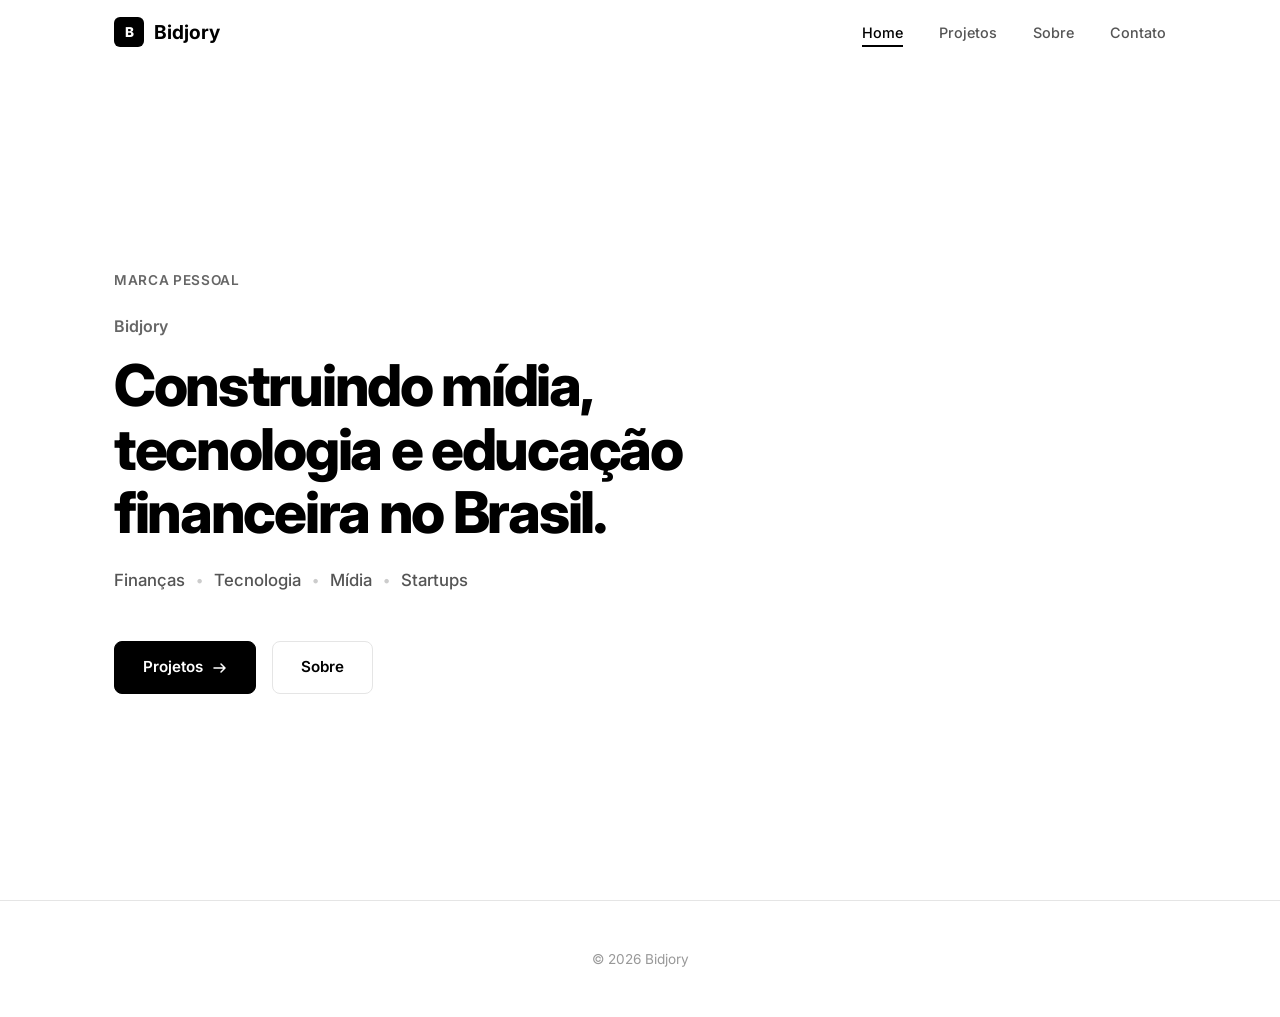
==== index.html @ eda17bd9 "first commit" ====
<!DOCTYPE html>
<html lang="pt-BR">
<head>
    <meta charset="UTF-8">
    <meta name="viewport" content="width=device-width, initial-scale=1.0">
    <meta name="description" content="Bidjory - Construindo mídia, tecnologia e educação financeira no Brasil.">
    <title>Finanças, Mídia & Tecnologia</title>
    
    <link rel="icon" href="data:image/svg+xml,<svg xmlns='http://www.w3.org/2000/svg' viewBox='0 0 32 32'><rect width='32' height='32' rx='8' fill='%23000'/><text x='16' y='22' text-anchor='middle' font-family='system-ui' font-size='18' font-weight='700' fill='%23fff'>B</text></svg>">
    
    <link rel="preconnect" href="https://fonts.googleapis.com">
    <link rel="preconnect" href="https://fonts.gstatic.com" crossorigin>
    <link href="https://fonts.googleapis.com/css2?family=Inter:wght@300;400;500;600;700;800;900&display=swap" rel="stylesheet">
    
    <link rel="stylesheet" href="style.css">
</head>
<body>
    <header class="header" id="header">
        <div class="container header-inner">
            <a href="/" class="logo">
                <span class="logo-mark">B</span>
                <span class="logo-text">Bidjory</span>
            </a>
            <nav class="nav" id="nav">
                <ul class="nav-list">
                    <li><a href="/" class="nav-link active">Home</a></li>
                    <li><a href="/projetos/" class="nav-link">Projetos</a></li>
                    <li><a href="/sobre/" class="nav-link">Sobre</a></li>
                    <li><a href="/contato/" class="nav-link">Contato</a></li>
                </ul>
            </nav>
            <button class="hamburger" id="hamburger" aria-label="Menu">
                <span></span>
                <span></span>
                <span></span>
            </button>
        </div>
    </header>

    <main>
        <section class="hero">
            <div class="container">
                <div class="hero-content">
                    <p class="hero-overline reveal">Marca pessoal</p>
                    <h1 class="hero-title reveal">Bidjory</h1>
                    <p class="hero-headline reveal">Construindo mídia, tecnologia e educação financeira no Brasil.</p>
                    <div class="hero-tags reveal">
                        <span>Finanças</span>
                        <span aria-hidden="true">•</span>
                        <span>Tecnologia</span>
                        <span aria-hidden="true">•</span>
                        <span>Mídia</span>
                        <span aria-hidden="true">•</span>
                        <span>Startups</span>
                    </div>
                    <div class="hero-actions reveal">
                        <a href="/projetos/" class="btn btn-primary">
                            Projetos
                            <svg width="16" height="16" viewBox="0 0 16 16" fill="none" aria-hidden="true">
                                <path d="M3 8h10M10 4l4 4-4 4" stroke="currentColor" stroke-width="1.5" stroke-linecap="round" stroke-linejoin="round"/>
                            </svg>
                        </a>
                        <a href="/sobre/" class="btn btn-outline">Sobre</a>
                    </div>
                </div>
            </div>
        </section>
    </main>

    <footer class="footer">
        <div class="container">
            <span>&copy; <span id="year"></span> Bidjory</span>
        </div>
    </footer>

    <script src="script.js"></script>
</body>
</html>
---- style.css ----
/* ==========================================
   BIDJORY - Design System Global
   Variáveis CSS controladas via JS (theme)
   ========================================== */

:root {
    --primary: #000000;
    --secondary: #ffffff;
    --accent: #666666;
    --background: #ffffff;
    --text: #000000;
    --text-secondary: #555555;
    --border: #e5e5e5;
    
    --status-active: #10b981;
    --status-testing: #f59e0b;
    --status-building: #3b82f6;
    --status-inactive: #9ca3af;
    
    --font: 'Inter', -apple-system, BlinkMacSystemFont, 'Segoe UI', sans-serif;
    
    --space-xs: 8px;
    --space-sm: 16px;
    --space-md: 24px;
    --space-lg: 48px;
    --space-xl: 80px;
    --space-2xl: 120px;
    
    --max-width: 1100px;
    --radius: 12px;
    --transition: 0.25s cubic-bezier(0.4, 0, 0.2, 1);
}

*, *::before, *::after {
    margin: 0;
    padding: 0;
    box-sizing: border-box;
}

html {
    scroll-behavior: smooth;
    -webkit-text-size-adjust: 100%;
}

body {
    font-family: var(--font);
    font-size: 16px;
    line-height: 1.5;
    color: var(--text);
    background: var(--background);
    -webkit-font-smoothing: antialiased;
    -moz-osx-font-smoothing: grayscale;
}

a {
    text-decoration: none;
    color: inherit;
}

ul {
    list-style: none;
}

img, svg {
    display: block;
    max-width: 100%;
}

.container {
    width: 100%;
    max-width: var(--max-width);
    margin: 0 auto;
    padding: 0 24px;
}

/* Reveal animation */
.reveal {
    opacity: 0;
    transform: translateY(24px);
    transition: opacity 0.7s ease, transform 0.7s ease;
}

.reveal.visible {
    opacity: 1;
    transform: translateY(0);
}

/* Header */
.header {
    position: fixed;
    top: 0;
    left: 0;
    width: 100%;
    z-index: 100;
    background: rgba(255, 255, 255, 0.9);
    backdrop-filter: blur(12px);
    -webkit-backdrop-filter: blur(12px);
    border-bottom: 1px solid transparent;
    transition: border-color var(--transition), box-shadow var(--transition);
}

.header.scrolled {
    border-bottom-color: var(--border);
    box-shadow: 0 1px 4px rgba(0,0,0,0.03);
}

.header-inner {
    display: flex;
    align-items: center;
    justify-content: space-between;
    height: 64px;
}

.logo {
    display: flex;
    align-items: center;
    gap: 10px;
    font-weight: 700;
    font-size: 1.2rem;
    color: var(--primary);
}

.logo-mark {
    display: flex;
    align-items: center;
    justify-content: center;
    width: 30px;
    height: 30px;
    background: var(--primary);
    color: var(--secondary);
    border-radius: 6px;
    font-size: 0.85rem;
    font-weight: 800;
}

.nav-list {
    display: flex;
    gap: 36px;
}

.nav-link {
    font-size: 0.9rem;
    font-weight: 500;
    color: var(--text-secondary);
    padding-bottom: 4px;
    border-bottom: 2px solid transparent;
    transition: color var(--transition), border-color var(--transition);
}

.nav-link:hover,
.nav-link.active {
    color: var(--primary);
    border-bottom-color: var(--primary);
}

/* Hamburger */
.hamburger {
    display: none;
    flex-direction: column;
    gap: 5px;
    background: none;
    border: none;
    cursor: pointer;
    padding: 4px;
    z-index: 101;
}

.hamburger span {
    display: block;
    width: 22px;
    height: 2px;
    background: var(--primary);
    border-radius: 1px;
    transition: transform var(--transition), opacity var(--transition);
}

.hamburger.active span:nth-child(1) {
    transform: rotate(45deg) translate(5px, 5px);
}

.hamburger.active span:nth-child(2) {
    opacity: 0;
}

.hamburger.active span:nth-child(3) {
    transform: rotate(-45deg) translate(5px, -5px);
}

/* Overlay mobile */
.nav-overlay {
    display: none;
    position: fixed;
    inset: 0;
    background: rgba(0,0,0,0.3);
    z-index: 99;
    opacity: 0;
    transition: opacity var(--transition);
}

.nav-overlay.active {
    display: block;
    opacity: 1;
}

/* Buttons */
.btn {
    display: inline-flex;
    align-items: center;
    gap: 8px;
    padding: 14px 28px;
    font-size: 0.95rem;
    font-weight: 600;
    border-radius: 8px;
    transition: all var(--transition);
    border: 1.5px solid transparent;
    cursor: pointer;
}

.btn-primary {
    background: var(--primary);
    color: var(--secondary);
    border-color: var(--primary);
}

.btn-primary:hover {
    background: #1a1a1a;
}

.btn-outline {
    background: transparent;
    color: var(--primary);
    border-color: var(--border);
}

.btn-outline:hover {
    border-color: var(--primary);
    background: #fafafa;
}

/* Hero */
.hero {
    min-height: 100vh;
    display: flex;
    align-items: center;
    padding-top: 64px;
}

.hero-content {
    max-width: 700px;
}

.hero-overline {
    font-size: 0.85rem;
    font-weight: 600;
    color: var(--accent);
    letter-spacing: 0.05em;
    text-transform: uppercase;
    margin-bottom: var(--space-md);
}

.hero-title {
    font-size: 1rem;
    font-weight: 600;
    color: var(--accent);
    margin-bottom: var(--space-sm);
}

.hero-headline {
    font-size: 3.6rem;
    font-weight: 800;
    letter-spacing: -0.04em;
    line-height: 1.1;
    margin-bottom: var(--space-md);
}

.hero-tags {
    display: flex;
    flex-wrap: wrap;
    align-items: center;
    gap: 10px;
    font-size: 1.05rem;
    font-weight: 500;
    color: var(--text-secondary);
    margin-bottom: var(--space-lg);
}

.hero-tags span[aria-hidden] {
    color: #ccc;
    font-weight: 300;
}

.hero-actions {
    display: flex;
    gap: var(--space-sm);
    flex-wrap: wrap;
}

/* Footer */
.footer {
    padding: var(--space-lg) 0;
    border-top: 1px solid var(--border);
    text-align: center;
    font-size: 0.85rem;
    color: #999;
}

/* Section titles */
.section-title {
    font-size: 2rem;
    font-weight: 700;
    letter-spacing: -0.03em;
    margin-bottom: var(--space-lg);
}

/* Cards (shared) */
.card {
    background: var(--secondary);
    border: 1px solid var(--border);
    border-radius: var(--radius);
    padding: 28px;
    transition: border-color var(--transition), box-shadow var(--transition);
}

.card:hover {
    border-color: #ccc;
    box-shadow: 0 4px 20px rgba(0,0,0,0.04);
}

/* Status badges */
.status {
    display: inline-block;
    font-size: 0.72rem;
    font-weight: 600;
    padding: 4px 10px;
    border-radius: 20px;
    text-transform: uppercase;
    letter-spacing: 0.05em;
}

.status-active {
    background: rgba(16,185,129,0.1);
    color: var(--status-active);
}

.status-testing {
    background: rgba(245,158,11,0.1);
    color: var(--status-testing);
}

.status-building {
    background: rgba(59,130,246,0.1);
    color: var(--status-building);
}

.status-inactive {
    background: rgba(156,163,175,0.1);
    color: var(--status-inactive);
}

/* Tag */
.tag {
    font-size: 0.78rem;
    font-weight: 500;
    color: var(--accent);
    background: #f5f5f5;
    padding: 3px 10px;
    border-radius: 4px;
}

/* ==========================================
   RESPONSIVE
   ========================================== */
@media (max-width: 768px) {
    .hero-headline {
        font-size: 2.4rem;
    }

    .section-title {
        font-size: 1.6rem;
    }

    .hamburger {
        display: flex;
    }

    .nav {
        position: fixed;
        top: 0;
        right: -300px;
        width: 280px;
        height: 100vh;
        background: var(--secondary);
        padding: 100px 32px 32px;
        transition: right var(--transition);
        box-shadow: -4px 0 20px rgba(0,0,0,0.06);
        z-index: 100;
    }

    .nav.active {
        right: 0;
    }

    .nav-list {
        flex-direction: column;
        gap: 28px;
    }

    .nav-link {
        font-size: 1.1rem;
    }
}

@media (max-width: 480px) {
    .hero-headline {
        font-size: 1.9rem;
    }

    .hero-tags {
        font-size: 0.9rem;
        gap: 6px;
    }

    .hero-actions {
        flex-direction: column;
    }

    .btn {
        justify-content: center;
    }

    .container {
        padding: 0 16px;
    }
}
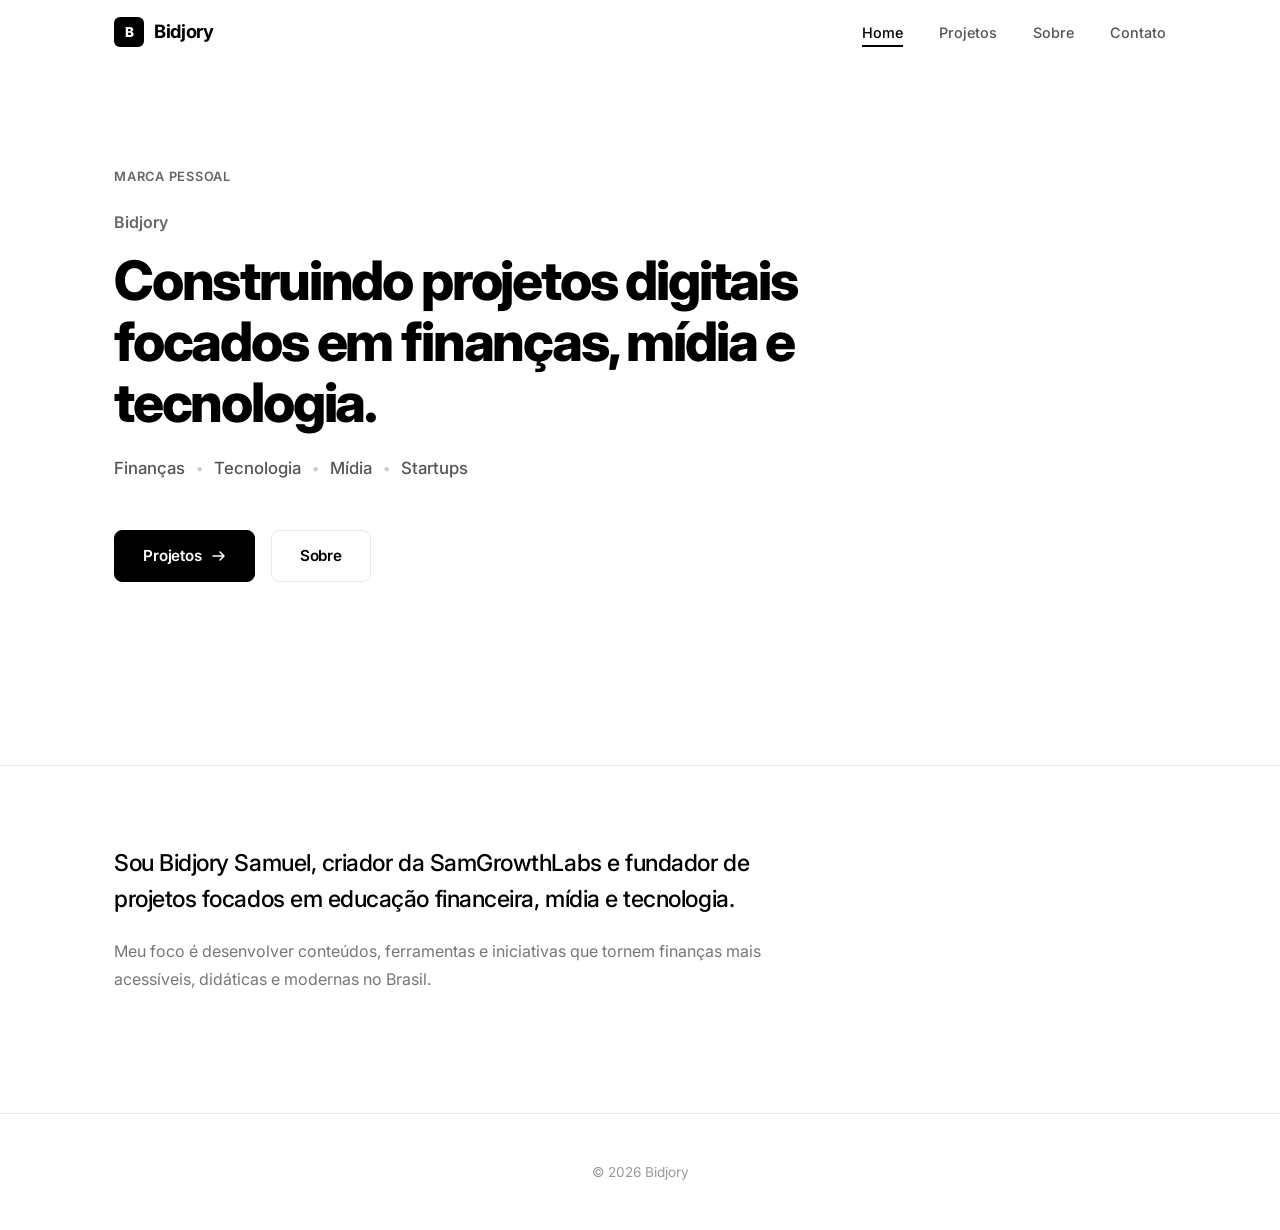
==== commit 1e42cd39: "aprimorar a pagina inicial e outros..." ====
--- a/index.html
+++ b/index.html
@@ -3,8 +3,8 @@
 <head>
     <meta charset="UTF-8">
     <meta name="viewport" content="width=device-width, initial-scale=1.0">
-    <meta name="description" content="Bidjory - Construindo mídia, tecnologia e educação financeira no Brasil.">
-    <title>Finanças, Mídia & Tecnologia</title>
+    <meta name="description" content="Bidjory — Construindo projetos digitais focados em finanças, mídia e tecnologia. Marca pessoal de Bidjory Samuel.">
+    <title>Bidjory • Finanças, Tecnologia & Mídia</title>
     
     <link rel="icon" href="data:image/svg+xml,<svg xmlns='http://www.w3.org/2000/svg' viewBox='0 0 32 32'><rect width='32' height='32' rx='8' fill='%23000'/><text x='16' y='22' text-anchor='middle' font-family='system-ui' font-size='18' font-weight='700' fill='%23fff'>B</text></svg>">
     
@@ -15,9 +15,11 @@
     <link rel="stylesheet" href="style.css">
 </head>
 <body>
+    
+    <!-- Header / Navbar -->
     <header class="header" id="header">
         <div class="container header-inner">
-            <a href="/" class="logo">
+            <a href="/" class="logo" aria-label="Bidjory — Página inicial">
                 <span class="logo-mark">B</span>
                 <span class="logo-text">Bidjory</span>
             </a>
@@ -29,7 +31,7 @@
                     <li><a href="/contato/" class="nav-link">Contato</a></li>
                 </ul>
             </nav>
-            <button class="hamburger" id="hamburger" aria-label="Menu">
+            <button class="hamburger" id="hamburger" aria-label="Abrir menu" aria-expanded="false">
                 <span></span>
                 <span></span>
                 <span></span>
@@ -38,12 +40,14 @@
     </header>
 
     <main>
+        
+        <!-- 1. Hero Section -->
         <section class="hero">
             <div class="container">
                 <div class="hero-content">
                     <p class="hero-overline reveal">Marca pessoal</p>
                     <h1 class="hero-title reveal">Bidjory</h1>
-                    <p class="hero-headline reveal">Construindo mídia, tecnologia e educação financeira no Brasil.</p>
+                    <p class="hero-headline reveal">Construindo projetos digitais focados em finanças, mídia e tecnologia.</p>
                     <div class="hero-tags reveal">
                         <span>Finanças</span>
                         <span aria-hidden="true">•</span>
@@ -65,8 +69,24 @@
                 </div>
             </div>
         </section>
+
+        <!-- 2. Introdução Institucional -->
+        <section class="intro">
+            <div class="container">
+                <div class="intro-content reveal">
+                    <p class="intro-text">
+                        Sou Bidjory Samuel, criador da SamGrowthLabs e fundador de projetos focados em educação financeira, mídia e tecnologia.
+                    </p>
+                    <p class="intro-subtext">
+                        Meu foco é desenvolver conteúdos, ferramentas e iniciativas que tornem finanças mais acessíveis, didáticas e modernas no Brasil.
+                    </p>
+                </div>
+            </div>
+        </section>
+
     </main>
 
+    <!-- Footer -->
     <footer class="footer">
         <div class="container">
             <span>&copy; <span id="year"></span> Bidjory</span>
--- a/style.css
+++ b/style.css
@@ -1,6 +1,6 @@
 /* ==========================================
-   BIDJORY - Design System Global
-   Variáveis CSS controladas via JS (theme)
+   BIDJORY - Design System
+   Home page — clean, sem CTA duplicado
    ========================================== */
 
 :root {
@@ -10,7 +10,8 @@
     --background: #ffffff;
     --text: #000000;
     --text-secondary: #555555;
-    --border: #e5e5e5;
+    --muted: #777777;
+    --border: #e8e8e8;
     
     --status-active: #10b981;
     --status-testing: #f59e0b;
@@ -25,6 +26,7 @@
     --space-lg: 48px;
     --space-xl: 80px;
     --space-2xl: 120px;
+    --space-3xl: 160px;
     
     --max-width: 1100px;
     --radius: 12px;
@@ -66,6 +68,9 @@
     max-width: 100%;
 }
 
+/* ==========================================
+   CONTAINER
+   ========================================== */
 .container {
     width: 100%;
     max-width: var(--max-width);
@@ -73,10 +78,12 @@
     padding: 0 24px;
 }
 
-/* Reveal animation */
+/* ==========================================
+   REVEAL ANIMATION
+   ========================================== */
 .reveal {
     opacity: 0;
-    transform: translateY(24px);
+    transform: translateY(20px);
     transition: opacity 0.7s ease, transform 0.7s ease;
 }
 
@@ -85,7 +92,9 @@
     transform: translateY(0);
 }
 
-/* Header */
+/* ==========================================
+   HEADER
+   ========================================== */
 .header {
     position: fixed;
     top: 0;
@@ -101,7 +110,7 @@
 
 .header.scrolled {
     border-bottom-color: var(--border);
-    box-shadow: 0 1px 4px rgba(0,0,0,0.03);
+    box-shadow: 0 1px 4px rgba(0, 0, 0, 0.03);
 }
 
 .header-inner {
@@ -116,8 +125,9 @@
     align-items: center;
     gap: 10px;
     font-weight: 700;
-    font-size: 1.2rem;
+    font-size: 1.15rem;
     color: var(--primary);
+    letter-spacing: -0.02em;
 }
 
 .logo-mark {
@@ -191,7 +201,7 @@
     display: none;
     position: fixed;
     inset: 0;
-    background: rgba(0,0,0,0.3);
+    background: rgba(0, 0, 0, 0.3);
     z-index: 99;
     opacity: 0;
     transition: opacity var(--transition);
@@ -202,7 +212,9 @@
     opacity: 1;
 }
 
-/* Buttons */
+/* ==========================================
+   BUTTONS
+   ========================================== */
 .btn {
     display: inline-flex;
     align-items: center;
@@ -214,6 +226,7 @@
     transition: all var(--transition);
     border: 1.5px solid transparent;
     cursor: pointer;
+    letter-spacing: -0.01em;
 }
 
 .btn-primary {
@@ -224,6 +237,7 @@
 
 .btn-primary:hover {
     background: #1a1a1a;
+    transform: translateY(-1px);
 }
 
 .btn-outline {
@@ -237,23 +251,26 @@
     background: #fafafa;
 }
 
-/* Hero */
+/* ==========================================
+   HERO
+   ========================================== */
 .hero {
-    min-height: 100vh;
+    min-height: 85vh;
     display: flex;
     align-items: center;
     padding-top: 64px;
+    padding-bottom: var(--space-xl);
 }
 
 .hero-content {
-    max-width: 700px;
+    max-width: 720px;
 }
 
 .hero-overline {
-    font-size: 0.85rem;
+    font-size: 0.8rem;
     font-weight: 600;
     color: var(--accent);
-    letter-spacing: 0.05em;
+    letter-spacing: 0.06em;
     text-transform: uppercase;
     margin-bottom: var(--space-md);
 }
@@ -266,11 +283,12 @@
 }
 
 .hero-headline {
-    font-size: 3.6rem;
+    font-size: 3.4rem;
     font-weight: 800;
     letter-spacing: -0.04em;
-    line-height: 1.1;
+    line-height: 1.12;
     margin-bottom: var(--space-md);
+    color: var(--primary);
 }
 
 .hero-tags {
@@ -295,7 +313,37 @@
     flex-wrap: wrap;
 }
 
-/* Footer */
+/* ==========================================
+   INTRO - Seção institucional
+   ========================================== */
+.intro {
+    padding: var(--space-xl) 0 var(--space-2xl);
+    border-top: 1px solid var(--border);
+}
+
+.intro-content {
+    max-width: 720px;
+}
+
+.intro-text {
+    font-size: 1.45rem;
+    line-height: 1.55;
+    font-weight: 500;
+    color: var(--text);
+    margin-bottom: 1.2rem;
+    letter-spacing: -0.02em;
+}
+
+.intro-subtext {
+    font-size: 1rem;
+    line-height: 1.75;
+    color: var(--muted);
+    font-weight: 400;
+}
+
+/* ==========================================
+   FOOTER
+   ========================================== */
 .footer {
     padding: var(--space-lg) 0;
     border-top: 1px solid var(--border);
@@ -304,79 +352,31 @@
     color: #999;
 }
 
-/* Section titles */
-.section-title {
-    font-size: 2rem;
-    font-weight: 700;
-    letter-spacing: -0.03em;
-    margin-bottom: var(--space-lg);
-}
-
-/* Cards (shared) */
-.card {
-    background: var(--secondary);
-    border: 1px solid var(--border);
-    border-radius: var(--radius);
-    padding: 28px;
-    transition: border-color var(--transition), box-shadow var(--transition);
-}
-
-.card:hover {
-    border-color: #ccc;
-    box-shadow: 0 4px 20px rgba(0,0,0,0.04);
-}
-
-/* Status badges */
-.status {
-    display: inline-block;
-    font-size: 0.72rem;
-    font-weight: 600;
-    padding: 4px 10px;
-    border-radius: 20px;
-    text-transform: uppercase;
-    letter-spacing: 0.05em;
-}
-
-.status-active {
-    background: rgba(16,185,129,0.1);
-    color: var(--status-active);
-}
-
-.status-testing {
-    background: rgba(245,158,11,0.1);
-    color: var(--status-testing);
-}
-
-.status-building {
-    background: rgba(59,130,246,0.1);
-    color: var(--status-building);
-}
-
-.status-inactive {
-    background: rgba(156,163,175,0.1);
-    color: var(--status-inactive);
-}
-
-/* Tag */
-.tag {
-    font-size: 0.78rem;
-    font-weight: 500;
-    color: var(--accent);
-    background: #f5f5f5;
-    padding: 3px 10px;
-    border-radius: 4px;
-}
-
 /* ==========================================
    RESPONSIVE
    ========================================== */
+
+/* Tablet */
 @media (max-width: 768px) {
     .hero-headline {
-        font-size: 2.4rem;
-    }
-
-    .section-title {
-        font-size: 1.6rem;
+        font-size: 2.2rem;
+    }
+
+    .hero {
+        min-height: 65vh;
+        padding-bottom: var(--space-lg);
+    }
+
+    .intro {
+        padding: var(--space-lg) 0;
+    }
+
+    .intro-text {
+        font-size: 1.2rem;
+    }
+
+    .intro-subtext {
+        font-size: 0.95rem;
     }
 
     .hamburger {
@@ -392,7 +392,7 @@
         background: var(--secondary);
         padding: 100px 32px 32px;
         transition: right var(--transition);
-        box-shadow: -4px 0 20px rgba(0,0,0,0.06);
+        box-shadow: -4px 0 20px rgba(0, 0, 0, 0.06);
         z-index: 100;
     }
 
@@ -410,9 +410,14 @@
     }
 }
 
+/* Mobile pequeno */
 @media (max-width: 480px) {
+    .container {
+        padding: 0 16px;
+    }
+
     .hero-headline {
-        font-size: 1.9rem;
+        font-size: 1.8rem;
     }
 
     .hero-tags {
@@ -428,7 +433,11 @@
         justify-content: center;
     }
 
-    .container {
-        padding: 0 16px;
+    .intro-text {
+        font-size: 1.05rem;
+    }
+
+    .intro-subtext {
+        font-size: 0.9rem;
     }
 }
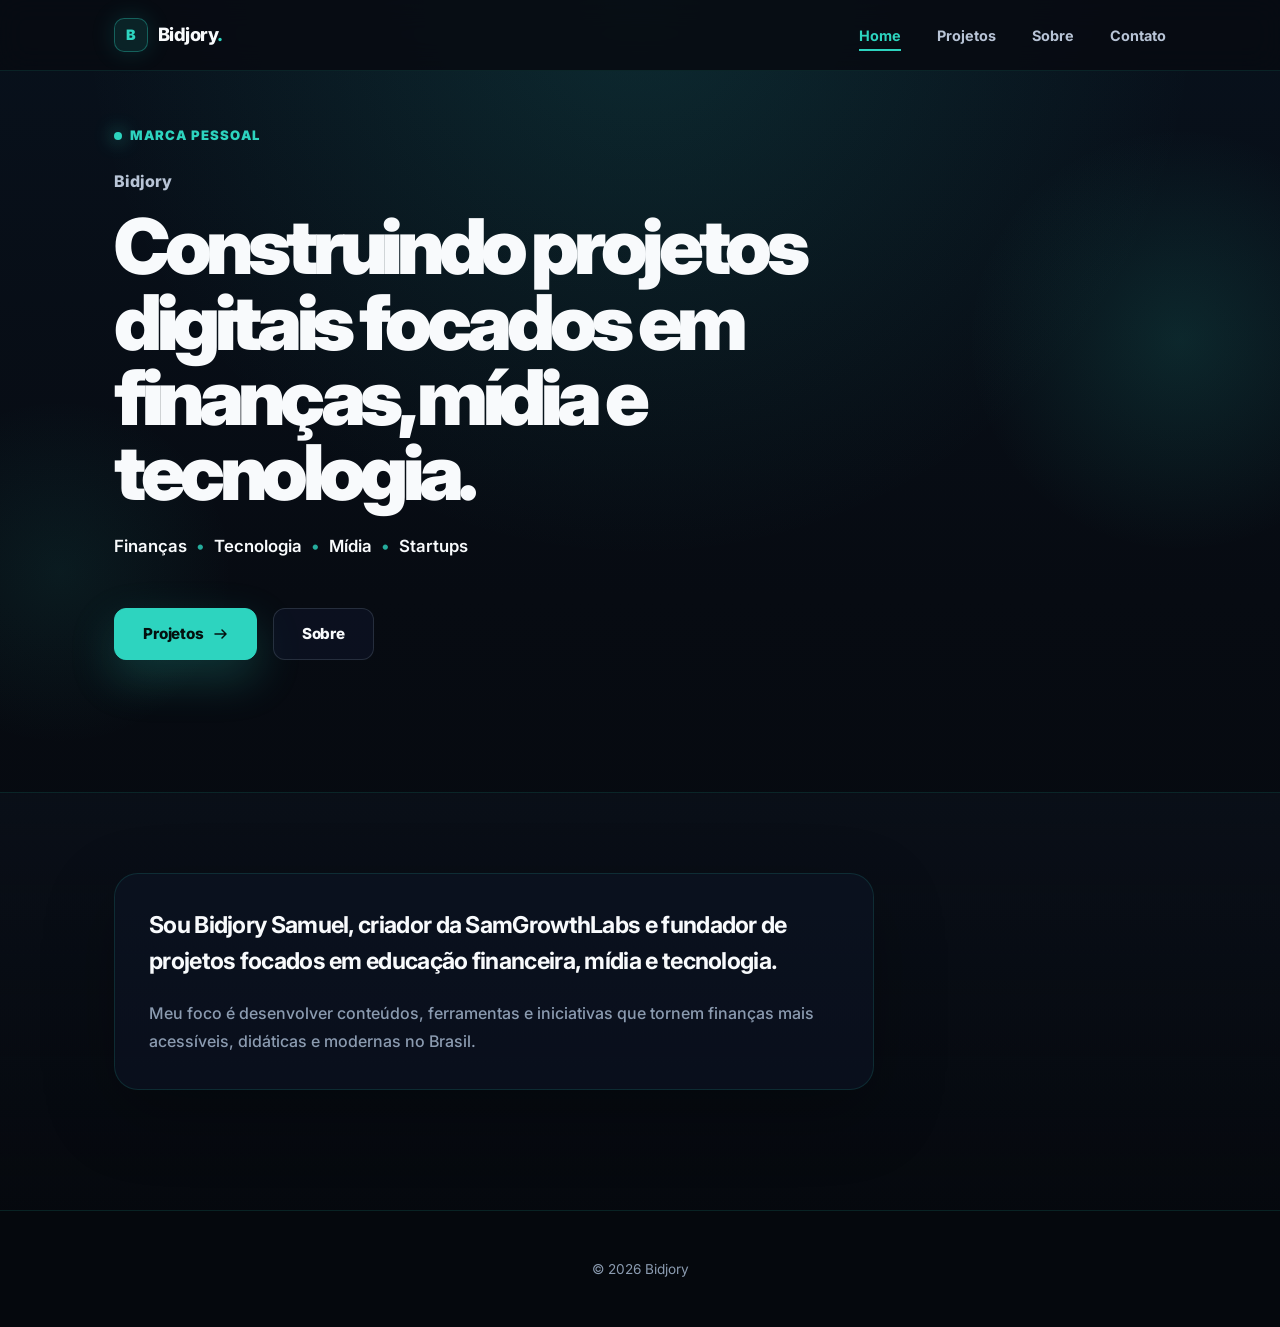
==== commit 3de926d4: "colocar foto de perfil e banner e mudar a cor pra verde e preto" ====
--- a/index.html
+++ b/index.html
@@ -6,13 +6,15 @@
     <meta name="description" content="Bidjory — Construindo projetos digitais focados em finanças, mídia e tecnologia. Marca pessoal de Bidjory Samuel.">
     <title>Bidjory • Finanças, Tecnologia & Mídia</title>
     
-    <link rel="icon" href="data:image/svg+xml,<svg xmlns='http://www.w3.org/2000/svg' viewBox='0 0 32 32'><rect width='32' height='32' rx='8' fill='%23000'/><text x='16' y='22' text-anchor='middle' font-family='system-ui' font-size='18' font-weight='700' fill='%23fff'>B</text></svg>">
+    <link rel="icon" href="data:image/svg+xml,<svg xmlns='http://www.w3.org/2000/svg' viewBox='0 0 32 32'><rect width='32' height='32' rx='8' fill='%23080d14'/><text x='16' y='22' text-anchor='middle' font-family='system-ui' font-size='18' font-weight='800' fill='%232dd4bf'>B</text></svg>">
     
     <link rel="preconnect" href="https://fonts.googleapis.com">
     <link rel="preconnect" href="https://fonts.gstatic.com" crossorigin>
     <link href="https://fonts.googleapis.com/css2?family=Inter:wght@300;400;500;600;700;800;900&display=swap" rel="stylesheet">
     
-    <link rel="stylesheet" href="style.css">
+    <link rel="stylesheet" href="style.css?v=2">
+    <script async src="https://pagead2.googlesyndication.com/pagead/js/adsbygoogle.js?client=ca-pub-8061535180990391"
+     crossorigin="anonymous"></script>
 </head>
 <body>
     
@@ -93,6 +95,6 @@
         </div>
     </footer>
 
-    <script src="script.js"></script>
+    <script src="script.js?v=2"></script>
 </body>
 </html>
--- a/style.css
+++ b/style.css
@@ -1,25 +1,22 @@
-/* ==========================================
-   BIDJORY - Design System
-   Home page — clean, sem CTA duplicado
-   ========================================== */
-
 :root {
-    --primary: #000000;
-    --secondary: #ffffff;
-    --accent: #666666;
-    --background: #ffffff;
-    --text: #000000;
-    --text-secondary: #555555;
-    --muted: #777777;
-    --border: #e8e8e8;
-    
-    --status-active: #10b981;
+    --primary: #2dd4bf;
+    --secondary: #080d14;
+    --accent: #2dd4bf;
+    --background: #070b12;
+    --surface: #0d1420;
+    --surface-soft: #111827;
+    --text: #f8fafc;
+    --text-secondary: #b8c4d6;
+    --muted: #8b9bb0;
+    --border: rgba(45, 212, 191, 0.18);
+
+    --status-active: #2dd4bf;
     --status-testing: #f59e0b;
     --status-building: #3b82f6;
-    --status-inactive: #9ca3af;
-    
+    --status-inactive: #64748b;
+
     --font: 'Inter', -apple-system, BlinkMacSystemFont, 'Segoe UI', sans-serif;
-    
+
     --space-xs: 8px;
     --space-sm: 16px;
     --space-md: 24px;
@@ -27,9 +24,9 @@
     --space-xl: 80px;
     --space-2xl: 120px;
     --space-3xl: 160px;
-    
+
     --max-width: 1100px;
-    --radius: 12px;
+    --radius: 16px;
     --transition: 0.25s cubic-bezier(0.4, 0, 0.2, 1);
 }
 
@@ -49,7 +46,9 @@
     font-size: 16px;
     line-height: 1.5;
     color: var(--text);
-    background: var(--background);
+    background:
+        radial-gradient(circle at top center, rgba(45, 212, 191, 0.13), transparent 38%),
+        linear-gradient(180deg, #08111c 0%, #070b12 45%, #05080d 100%);
     -webkit-font-smoothing: antialiased;
     -moz-osx-font-smoothing: grayscale;
 }
@@ -68,9 +67,6 @@
     max-width: 100%;
 }
 
-/* ==========================================
-   CONTAINER
-   ========================================== */
 .container {
     width: 100%;
     max-width: var(--max-width);
@@ -78,9 +74,6 @@
     padding: 0 24px;
 }
 
-/* ==========================================
-   REVEAL ANIMATION
-   ========================================== */
 .reveal {
     opacity: 0;
     transform: translateY(20px);
@@ -92,55 +85,65 @@
     transform: translateY(0);
 }
 
-/* ==========================================
-   HEADER
-   ========================================== */
+/* HEADER */
 .header {
     position: fixed;
     top: 0;
     left: 0;
     width: 100%;
     z-index: 100;
-    background: rgba(255, 255, 255, 0.9);
-    backdrop-filter: blur(12px);
-    -webkit-backdrop-filter: blur(12px);
-    border-bottom: 1px solid transparent;
-    transition: border-color var(--transition), box-shadow var(--transition);
+    background: rgba(7, 11, 18, 0.88);
+    backdrop-filter: blur(14px);
+    -webkit-backdrop-filter: blur(14px);
+    border-bottom: 1px solid rgba(45, 212, 191, 0.12);
+    transition: border-color var(--transition), box-shadow var(--transition), background var(--transition);
 }
 
 .header.scrolled {
-    border-bottom-color: var(--border);
-    box-shadow: 0 1px 4px rgba(0, 0, 0, 0.03);
+    background: rgba(7, 11, 18, 0.96);
+    border-bottom-color: rgba(45, 212, 191, 0.22);
+    box-shadow: 0 14px 40px rgba(0, 0, 0, 0.35);
 }
 
 .header-inner {
     display: flex;
     align-items: center;
     justify-content: space-between;
-    height: 64px;
+    height: 70px;
 }
 
 .logo {
     display: flex;
     align-items: center;
     gap: 10px;
-    font-weight: 700;
+    font-weight: 800;
     font-size: 1.15rem;
+    color: var(--text);
+    letter-spacing: -0.03em;
+}
+
+.logo-mark {
+    display: flex;
+    align-items: center;
+    justify-content: center;
+    width: 34px;
+    height: 34px;
+    background: rgba(45, 212, 191, 0.12);
     color: var(--primary);
-    letter-spacing: -0.02em;
-}
-
-.logo-mark {
-    display: flex;
-    align-items: center;
-    justify-content: center;
-    width: 30px;
-    height: 30px;
-    background: var(--primary);
-    color: var(--secondary);
-    border-radius: 6px;
-    font-size: 0.85rem;
-    font-weight: 800;
+    border: 1px solid rgba(45, 212, 191, 0.35);
+    border-radius: 10px;
+    font-size: 0.9rem;
+    font-weight: 900;
+    box-shadow: 0 0 24px rgba(45, 212, 191, 0.16);
+}
+
+.logo-text {
+    color: var(--text);
+}
+
+.logo-text::after {
+    content: ".";
+    color: var(--primary);
 }
 
 .nav-list {
@@ -150,9 +153,9 @@
 
 .nav-link {
     font-size: 0.9rem;
-    font-weight: 500;
+    font-weight: 700;
     color: var(--text-secondary);
-    padding-bottom: 4px;
+    padding-bottom: 5px;
     border-bottom: 2px solid transparent;
     transition: color var(--transition), border-color var(--transition);
 }
@@ -163,7 +166,7 @@
     border-bottom-color: var(--primary);
 }
 
-/* Hamburger */
+/* HAMBURGER */
 .hamburger {
     display: none;
     flex-direction: column;
@@ -196,12 +199,11 @@
     transform: rotate(-45deg) translate(5px, -5px);
 }
 
-/* Overlay mobile */
 .nav-overlay {
     display: none;
     position: fixed;
     inset: 0;
-    background: rgba(0, 0, 0, 0.3);
+    background: rgba(0, 0, 0, 0.55);
     z-index: 99;
     opacity: 0;
     transition: opacity var(--transition);
@@ -212,17 +214,15 @@
     opacity: 1;
 }
 
-/* ==========================================
-   BUTTONS
-   ========================================== */
+/* BUTTONS */
 .btn {
     display: inline-flex;
     align-items: center;
     gap: 8px;
     padding: 14px 28px;
     font-size: 0.95rem;
-    font-weight: 600;
-    border-radius: 8px;
+    font-weight: 800;
+    border-radius: 12px;
     transition: all var(--transition);
     border: 1.5px solid transparent;
     cursor: pointer;
@@ -231,64 +231,112 @@
 
 .btn-primary {
     background: var(--primary);
-    color: var(--secondary);
+    color: #04110f;
     border-color: var(--primary);
+    box-shadow: 0 18px 45px rgba(45, 212, 191, 0.22);
 }
 
 .btn-primary:hover {
-    background: #1a1a1a;
-    transform: translateY(-1px);
+    background: #5eead4;
+    border-color: #5eead4;
+    transform: translateY(-2px);
+    box-shadow: 0 22px 60px rgba(45, 212, 191, 0.3);
 }
 
 .btn-outline {
-    background: transparent;
+    background: rgba(15, 23, 42, 0.55);
+    color: var(--text);
+    border-color: rgba(148, 163, 184, 0.2);
+}
+
+.btn-outline:hover {
+    border-color: rgba(45, 212, 191, 0.55);
     color: var(--primary);
-    border-color: var(--border);
-}
-
-.btn-outline:hover {
-    border-color: var(--primary);
-    background: #fafafa;
-}
-
-/* ==========================================
-   HERO
-   ========================================== */
+    background: rgba(45, 212, 191, 0.08);
+}
+
+/* HERO */
 .hero {
-    min-height: 85vh;
-    display: flex;
-    align-items: center;
-    padding-top: 64px;
+    min-height: 88vh;
+    display: flex;
+    align-items: center;
+    padding-top: 70px;
     padding-bottom: var(--space-xl);
+    position: relative;
+    overflow: hidden;
+}
+
+.hero::before {
+    content: "";
+    position: absolute;
+    width: 440px;
+    height: 440px;
+    right: -120px;
+    top: 120px;
+    background: radial-gradient(circle, rgba(45, 212, 191, 0.13), transparent 68%);
+    pointer-events: none;
+}
+
+.hero::after {
+    content: "";
+    position: absolute;
+    width: 360px;
+    height: 360px;
+    left: -120px;
+    bottom: 40px;
+    background: radial-gradient(circle, rgba(45, 212, 191, 0.08), transparent 68%);
+    pointer-events: none;
 }
 
 .hero-content {
-    max-width: 720px;
+    max-width: 820px;
+    position: relative;
+    z-index: 1;
 }
 
 .hero-overline {
-    font-size: 0.8rem;
-    font-weight: 600;
-    color: var(--accent);
-    letter-spacing: 0.06em;
+    display: inline-flex;
+    align-items: center;
+    gap: 8px;
+    font-size: 0.82rem;
+    font-weight: 900;
+    color: var(--primary);
+    letter-spacing: 0.08em;
     text-transform: uppercase;
     margin-bottom: var(--space-md);
 }
 
+.hero-overline::before {
+    content: "";
+    width: 8px;
+    height: 8px;
+    background: var(--primary);
+    border-radius: 999px;
+    box-shadow: 0 0 18px rgba(45, 212, 191, 0.9);
+}
+
 .hero-title {
     font-size: 1rem;
-    font-weight: 600;
-    color: var(--accent);
+    font-weight: 800;
+    color: var(--text-secondary);
     margin-bottom: var(--space-sm);
 }
 
 .hero-headline {
-    font-size: 3.4rem;
-    font-weight: 800;
-    letter-spacing: -0.04em;
-    line-height: 1.12;
+    font-size: clamp(2.4rem, 6vw, 5rem);
+    font-weight: 900;
+    letter-spacing: -0.07em;
+    line-height: 0.98;
     margin-bottom: var(--space-md);
-    color: var(--primary);
+    color: var(--text);
+    max-width: 900px;
+}
+
+.hero-headline::selection,
+.hero-title::selection,
+.hero-overline::selection {
+    background: var(--primary);
+    color: #04110f;
 }
 
 .hero-tags {
@@ -297,14 +345,22 @@
     align-items: center;
     gap: 10px;
     font-size: 1.05rem;
-    font-weight: 500;
+    font-weight: 600;
     color: var(--text-secondary);
     margin-bottom: var(--space-lg);
 }
 
+.hero-tags span:first-child,
+.hero-tags span:nth-child(3),
+.hero-tags span:nth-child(5),
+.hero-tags span:nth-child(7) {
+    color: var(--text);
+}
+
 .hero-tags span[aria-hidden] {
-    color: #ccc;
-    font-weight: 300;
+    color: var(--primary);
+    opacity: 0.8;
+    font-weight: 900;
 }
 
 .hero-actions {
@@ -313,57 +369,53 @@
     flex-wrap: wrap;
 }
 
-/* ==========================================
-   INTRO - Seção institucional
-   ========================================== */
+/* INTRO */
 .intro {
     padding: var(--space-xl) 0 var(--space-2xl);
-    border-top: 1px solid var(--border);
+    border-top: 1px solid rgba(45, 212, 191, 0.13);
+    background:
+        linear-gradient(180deg, rgba(13, 20, 32, 0.45), rgba(7, 11, 18, 0));
 }
 
 .intro-content {
-    max-width: 720px;
+    max-width: 760px;
+    background: rgba(15, 23, 42, 0.46);
+    border: 1px solid rgba(45, 212, 191, 0.14);
+    border-radius: 24px;
+    padding: 34px;
+    box-shadow: 0 24px 70px rgba(0, 0, 0, 0.25);
 }
 
 .intro-text {
     font-size: 1.45rem;
     line-height: 1.55;
-    font-weight: 500;
+    font-weight: 700;
     color: var(--text);
     margin-bottom: 1.2rem;
-    letter-spacing: -0.02em;
+    letter-spacing: -0.03em;
 }
 
 .intro-subtext {
     font-size: 1rem;
     line-height: 1.75;
     color: var(--muted);
-    font-weight: 400;
-}
-
-/* ==========================================
-   FOOTER
-   ========================================== */
+    font-weight: 500;
+}
+
+/* FOOTER */
 .footer {
     padding: var(--space-lg) 0;
-    border-top: 1px solid var(--border);
+    border-top: 1px solid rgba(45, 212, 191, 0.13);
     text-align: center;
     font-size: 0.85rem;
-    color: #999;
-}
-
-/* ==========================================
-   RESPONSIVE
-   ========================================== */
-
-/* Tablet */
+    color: var(--muted);
+    background: #05080d;
+}
+
+/* RESPONSIVE */
 @media (max-width: 768px) {
-    .hero-headline {
-        font-size: 2.2rem;
-    }
-
     .hero {
-        min-height: 65vh;
+        min-height: 72vh;
         padding-bottom: var(--space-lg);
     }
 
@@ -389,10 +441,11 @@
         right: -300px;
         width: 280px;
         height: 100vh;
-        background: var(--secondary);
+        background: #08111c;
         padding: 100px 32px 32px;
         transition: right var(--transition);
-        box-shadow: -4px 0 20px rgba(0, 0, 0, 0.06);
+        box-shadow: -4px 0 28px rgba(0, 0, 0, 0.45);
+        border-left: 1px solid rgba(45, 212, 191, 0.18);
         z-index: 100;
     }
 
@@ -410,14 +463,13 @@
     }
 }
 
-/* Mobile pequeno */
 @media (max-width: 480px) {
     .container {
         padding: 0 16px;
     }
 
     .hero-headline {
-        font-size: 1.8rem;
+        font-size: 2.35rem;
     }
 
     .hero-tags {
@@ -433,6 +485,11 @@
         justify-content: center;
     }
 
+    .intro-content {
+        padding: 24px;
+        border-radius: 18px;
+    }
+
     .intro-text {
         font-size: 1.05rem;
     }
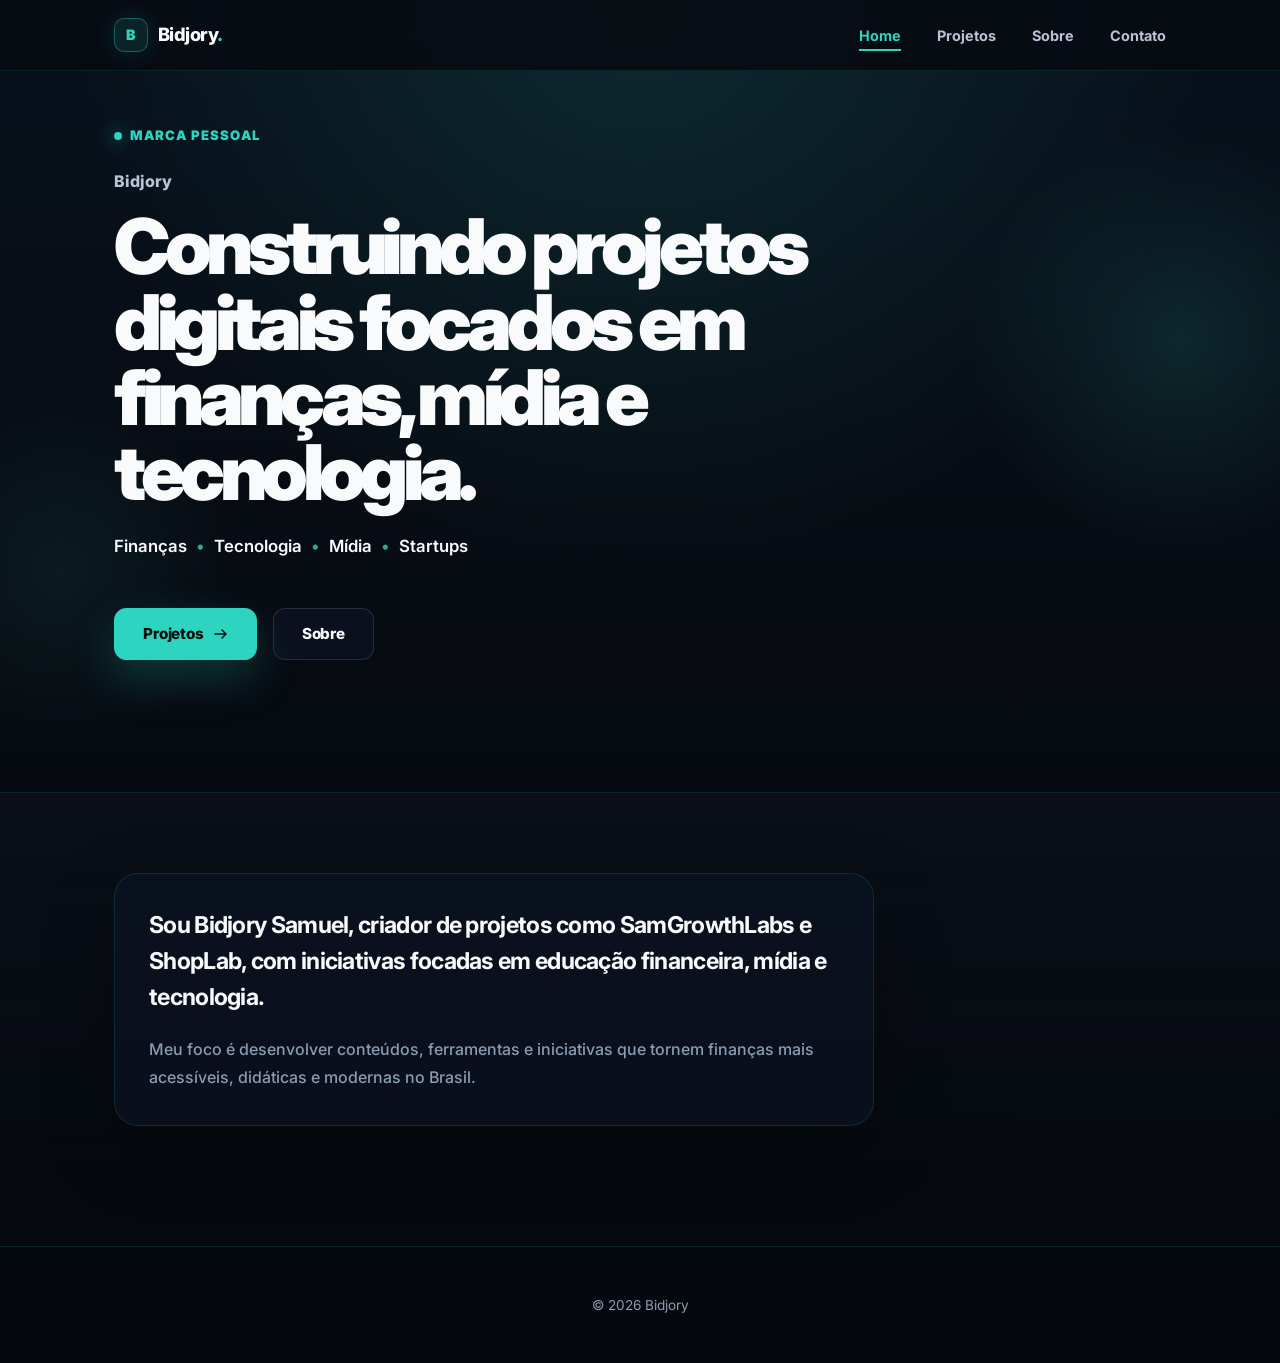
==== commit 18d40221: "melhorar mais a ia, e a inteligencia de busca, e ajustar o layout" ====
--- a/index.html
+++ b/index.html
@@ -77,7 +77,7 @@
             <div class="container">
                 <div class="intro-content reveal">
                     <p class="intro-text">
-                        Sou Bidjory Samuel, criador da SamGrowthLabs e fundador de projetos focados em educação financeira, mídia e tecnologia.
+                        Sou Bidjory Samuel, criador de projetos como SamGrowthLabs e ShopLab, com iniciativas focadas em educação financeira, mídia e tecnologia.
                     </p>
                     <p class="intro-subtext">
                         Meu foco é desenvolver conteúdos, ferramentas e iniciativas que tornem finanças mais acessíveis, didáticas e modernas no Brasil.
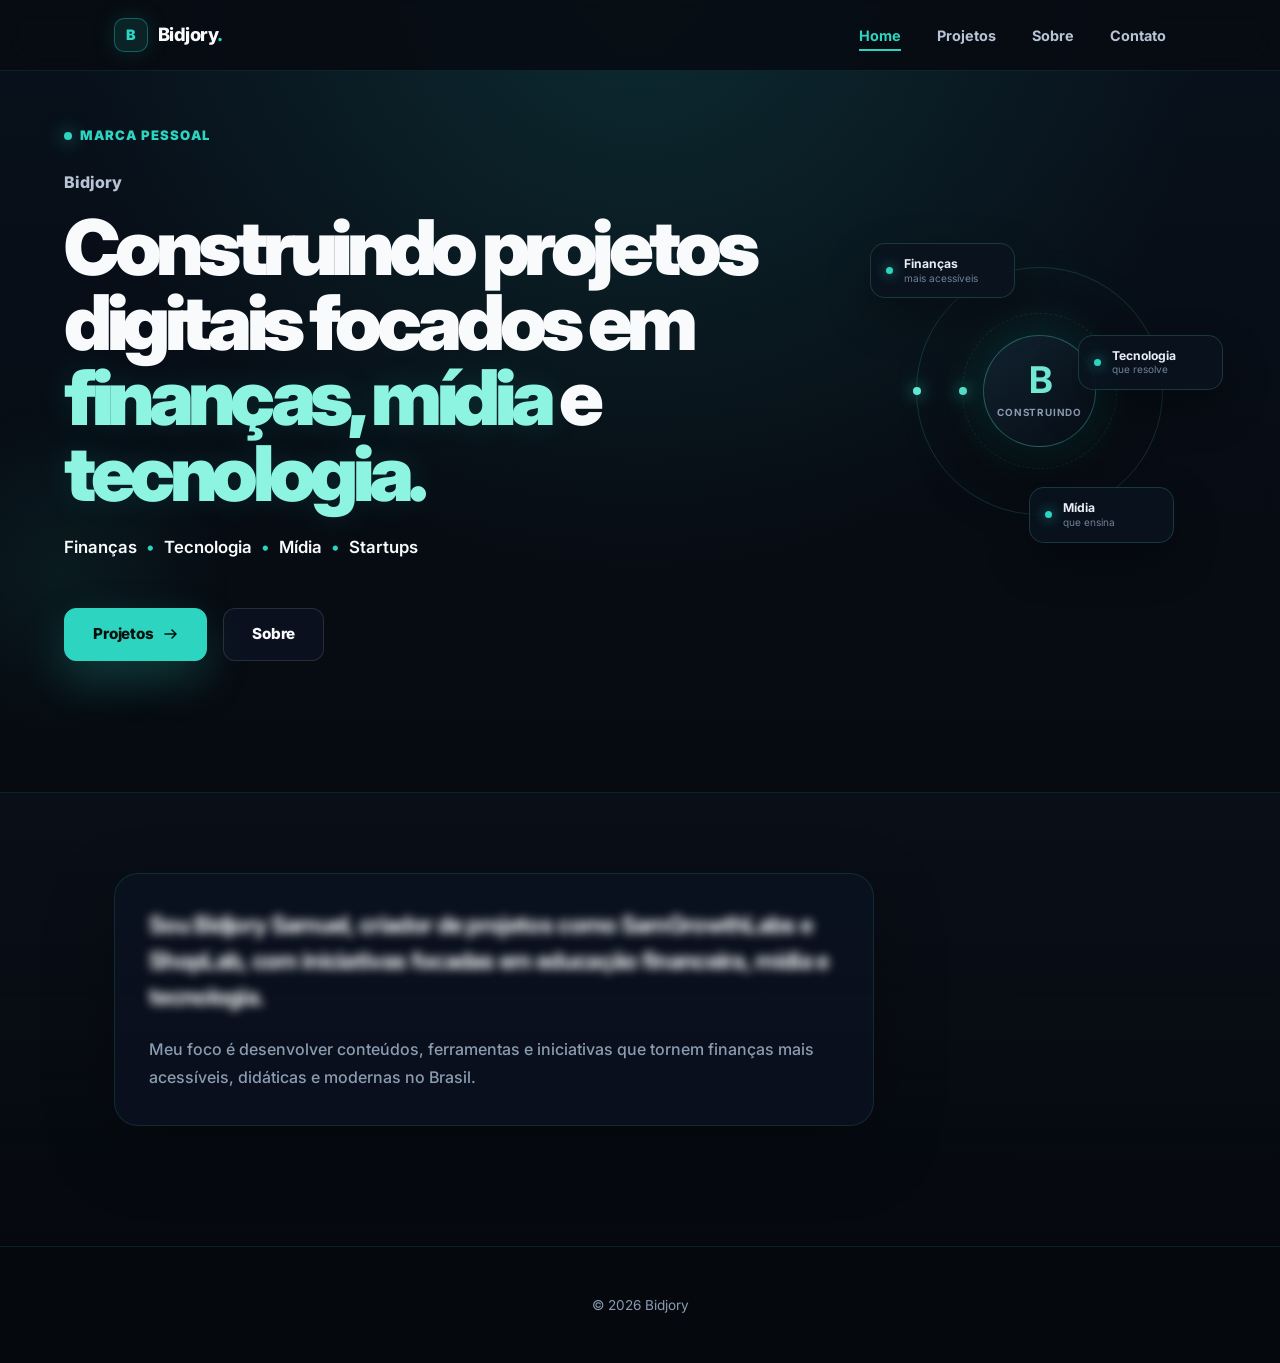
==== commit 04e658bd: "ajustar o layout, colocar animação, e ajuste no celular" ====
--- a/index.html
+++ b/index.html
@@ -12,7 +12,7 @@
     <link rel="preconnect" href="https://fonts.gstatic.com" crossorigin>
     <link href="https://fonts.googleapis.com/css2?family=Inter:wght@300;400;500;600;700;800;900&display=swap" rel="stylesheet">
     
-    <link rel="stylesheet" href="style.css?v=2">
+    <link rel="stylesheet" href="style.css?v=1007">
     <script async src="https://pagead2.googlesyndication.com/pagead/js/adsbygoogle.js?client=ca-pub-8061535180990391"
      crossorigin="anonymous"></script>
 </head>
@@ -33,7 +33,7 @@
                     <li><a href="/contato/" class="nav-link">Contato</a></li>
                 </ul>
             </nav>
-            <button class="hamburger" id="hamburger" aria-label="Abrir menu" aria-expanded="false">
+            <button class="hamburger" id="hamburger" aria-label="Abrir menu" aria-expanded="false" aria-controls="nav">
                 <span></span>
                 <span></span>
                 <span></span>
@@ -69,7 +69,15 @@
                         <a href="/sobre/" class="btn btn-outline">Sobre</a>
                     </div>
                 </div>
-            </div>
+                            <div class="hero-visual reveal" aria-label="Finanças, tecnologia e mídia conectadas para criar soluções úteis">
+                    <div class="visual-orbit" aria-hidden="true">
+                        <span class="orbit-ring orbit-ring-one"></span><span class="orbit-ring orbit-ring-two"></span>
+                        <span class="orbit-core"><strong>B</strong><small>Construindo</small></span>
+                        <span class="orbit-node node-finance"><i></i><b>Finanças</b><small>mais acessíveis</small></span>
+                        <span class="orbit-node node-tech"><i></i><b>Tecnologia</b><small>que resolve</small></span>
+                        <span class="orbit-node node-media"><i></i><b>Mídia</b><small>que ensina</small></span>
+                    </div>
+                </div>            </div>
         </section>
 
         <!-- 2. Introdução Institucional -->
@@ -95,6 +103,6 @@
         </div>
     </footer>
 
-    <script src="script.js?v=2"></script>
+    <script src="script.js?v=1006"></script>
 </body>
 </html>
--- a/style.css
+++ b/style.css
@@ -412,6 +412,28 @@
     background: #05080d;
 }
 
+.footer .container { display: flex; align-items: center; justify-content: center; flex-wrap: wrap; gap: 14px 24px; }
+.footer-socials, .contato-socials { display: flex; align-items: center; justify-content: center; flex-wrap: wrap; gap: 10px 18px; }
+.footer-socials a, .contato-socials a {
+    display: inline-flex;
+    align-items: center;
+    justify-content: center;
+    width: 38px;
+    height: 38px;
+    color: var(--text-secondary);
+    border: 1px solid rgba(45, 212, 191, 0.16);
+    border-radius: 50%;
+    transition: color var(--transition), border-color var(--transition), transform var(--transition), background var(--transition);
+}
+.footer-socials svg, .contato-socials svg { width: 19px; height: 19px; fill: none; stroke: currentColor; stroke-width: 1.8; stroke-linecap: round; stroke-linejoin: round; }
+.footer-socials .social-icon-fill, .contato-socials .social-icon-fill { fill: currentColor; stroke: none; }
+.footer-socials a:hover, .contato-socials a:hover {
+    color: var(--primary);
+    border-color: var(--primary);
+    background: rgba(45, 212, 191, 0.08);
+    transform: translateY(-2px);
+}
+
 /* RESPONSIVE */
 @media (max-width: 768px) {
     .hero {
@@ -497,4 +519,116 @@
     .intro-subtext {
         font-size: 0.9rem;
     }
-}+}
+/* ===== Home motion — mensagem primeiro, movimento depois ===== */
+.hero { --hero-depth:0; --pointer-x:72%; --pointer-y:34%; isolation:isolate; }
+.hero::before { z-index:-1; width:620px; height:620px; right:-80px; top:40px; background:radial-gradient(circle at var(--pointer-x) var(--pointer-y),rgba(45,212,191,.2),rgba(45,212,191,.06) 34%,transparent 68%); transform:translate3d(0,calc(var(--hero-depth) * 54px),0) scale(calc(1 + var(--hero-depth) * .08)); transition:background .3s ease; }
+.hero::after { z-index:-1; transform:translate3d(0,calc(var(--hero-depth) * -28px),0); }
+.hero-content { opacity:calc(1 - var(--hero-depth) * .58); transform:translate3d(0,calc(var(--hero-depth) * -34px),0) scale(calc(1 - var(--hero-depth) * .025)); transform-origin:left center; will-change:transform,opacity; }
+.hero-overline::before { animation:homePulse 2.2s ease-in-out infinite; }
+.hero-headline { perspective:900px; }
+.hero-word { display:inline-block; opacity:0; filter:blur(8px); transform:translate3d(0,28px,0) rotateX(-32deg); transform-origin:bottom center; transition:opacity .55s ease,filter .65s ease,transform .75s cubic-bezier(.16,1,.3,1),color .4s ease,text-shadow .4s ease; transition-delay:calc(var(--word-index) * 48ms + 140ms); }
+.hero-headline.visible .hero-word { opacity:1; filter:blur(0); transform:translate3d(0,0,0) rotateX(0); }
+.hero-word.is-highlight { color:#8df4e2; text-shadow:0 0 32px rgba(45,212,191,.14); }
+.hero-tags.visible span { animation:tagReveal .55s cubic-bezier(.16,1,.3,1) both; }
+.hero-tags.visible span:nth-child(1) { animation-delay:.1s; }.hero-tags.visible span:nth-child(2) { animation-delay:.16s; }.hero-tags.visible span:nth-child(3) { animation-delay:.22s; }.hero-tags.visible span:nth-child(4) { animation-delay:.28s; }.hero-tags.visible span:nth-child(5) { animation-delay:.34s; }.hero-tags.visible span:nth-child(6) { animation-delay:.4s; }.hero-tags.visible span:nth-child(7) { animation-delay:.46s; }
+.hero-actions.visible .btn { animation:buttonLand .7s cubic-bezier(.16,1,.3,1) both; }
+.hero-actions.visible .btn:nth-child(2) { animation-delay:.12s; }
+.btn-primary svg { transition:transform .3s ease; }.btn-primary:hover svg { transform:translateX(4px); }
+.intro { position:relative; overflow:hidden; }
+.intro-content { position:relative; overflow:hidden; transition:border-color .65s ease,box-shadow .65s ease,transform .7s cubic-bezier(.16,1,.3,1); }
+.intro-content::before { content:""; position:absolute; width:280px; height:280px; top:-160px; left:-100px; border-radius:50%; opacity:0; background:radial-gradient(circle,rgba(45,212,191,.24),transparent 68%); filter:blur(16px); transform:scale(.6); transition:opacity .8s ease,transform 1s cubic-bezier(.16,1,.3,1); }
+.intro-content.is-focused { transform:translateY(-6px); border-color:rgba(94,234,212,.36); box-shadow:0 34px 90px rgba(0,0,0,.34),0 0 60px rgba(45,212,191,.07); }
+.intro-content.is-focused::before { opacity:1; transform:translate(120px,80px) scale(1.2); }
+.intro-word { position:relative; display:inline-block; opacity:.13; filter:blur(5px); transform:translateY(14px); transition:opacity .48s ease,filter .55s ease,transform .65s cubic-bezier(.16,1,.3,1),color .45s ease; }
+.intro-content.is-focused .intro-word { opacity:1; filter:blur(0); transform:translateY(0); transition-delay:calc(var(--word-index) * 28ms + 80ms); }
+.intro-content.is-focused .intro-word.is-highlight { color:#77ead7; }
+.intro-subtext { position:relative; opacity:.38; transform:translateY(12px); transition:opacity .65s ease .55s,transform .7s cubic-bezier(.16,1,.3,1) .55s; }
+.intro-content.is-focused .intro-subtext { opacity:1; transform:translateY(0); }
+@keyframes homePulse { 0%,100% { transform:scale(1); box-shadow:0 0 14px rgba(45,212,191,.7); } 50% { transform:scale(1.3); box-shadow:0 0 0 7px rgba(45,212,191,0),0 0 26px rgba(45,212,191,1); } }
+@keyframes tagReveal { from { opacity:0; transform:translateY(12px); filter:blur(4px); } to { opacity:1; transform:none; filter:none; } }
+@keyframes buttonLand { from { opacity:0; transform:translateY(18px) scale(.96); } to { opacity:1; transform:none; } }
+@media (max-width:768px) {
+  .hero-content { transform:translate3d(0,calc(var(--hero-depth) * -20px),0); }
+  .hero-word { filter:blur(5px); transform:translate3d(0,18px,0); transition-delay:calc(var(--word-index) * 34ms + 100ms); }
+  .intro-content.is-focused { transform:translateY(-3px); }
+  .intro-word { filter:blur(3px); transform:translateY(9px); }
+  .intro-content.is-focused .intro-word { transition-delay:calc(var(--word-index) * 20ms + 60ms); }
+}
+@media (prefers-reduced-motion:reduce) {
+  .hero-content,.hero::before,.hero::after,.hero-word,.intro-content,.intro-content::before,.intro-word,.intro-subtext { animation:none; transition:none; transform:none; filter:none; opacity:1; }
+  .hero-overline::before { animation:none; }
+}
+
+/* Hero visual — a área lateral comunica os pilares da marca */
+.hero > .container { display:grid; grid-template-columns:minmax(0,1.5fr) minmax(300px,.72fr); align-items:center; gap:clamp(28px,5vw,76px); max-width:1200px; }
+.hero-visual { position:relative; display:grid; place-items:center; min-height:480px; }
+.visual-orbit { position:relative; width:min(100%,420px); aspect-ratio:1; transform-style:preserve-3d; }
+.visual-orbit::before { content:""; position:absolute; inset:20%; border-radius:50%; background:radial-gradient(circle,rgba(45,212,191,.16),rgba(45,212,191,.035) 45%,transparent 70%); filter:blur(6px); animation:orbitGlow 4s ease-in-out infinite; }
+.orbit-ring { position:absolute; inset:15%; border:1px solid rgba(94,234,212,.16); border-radius:50%; box-shadow:inset 0 0 50px rgba(45,212,191,.025),0 0 40px rgba(45,212,191,.025); }
+.orbit-ring::after { content:""; position:absolute; top:50%; left:-4px; width:8px; height:8px; margin-top:-4px; border-radius:50%; background:#5eead4; box-shadow:0 0 16px #2dd4bf; }
+.orbit-ring-one { animation:orbitSpin 16s linear infinite; }.orbit-ring-two { inset:28%; border-style:dashed; border-color:rgba(148,163,184,.13); animation:orbitSpinReverse 22s linear infinite; }
+.orbit-core { position:absolute; z-index:2; inset:34%; display:flex; flex-direction:column; align-items:center; justify-content:center; border:1px solid rgba(94,234,212,.32); border-radius:50%; color:#f8fafc; background:linear-gradient(145deg,rgba(17,36,49,.96),rgba(7,13,22,.98)); box-shadow:0 24px 70px rgba(0,0,0,.42),0 0 50px rgba(45,212,191,.1); animation:coreFloat 4.5s ease-in-out infinite; }
+.orbit-core strong { color:#72ead6; font-size:2.3rem; line-height:1; letter-spacing:-.08em; }.orbit-core small { margin-top:7px; color:#8b9bb0; font-size:.62rem; font-weight:700; letter-spacing:.08em; text-transform:uppercase; }
+.orbit-node { position:absolute; z-index:3; display:grid; grid-template-columns:8px auto; gap:1px 10px; min-width:145px; padding:13px 15px; border:1px solid rgba(94,234,212,.18); border-radius:15px; background:rgba(10,19,30,.88); box-shadow:0 18px 45px rgba(0,0,0,.32); backdrop-filter:blur(12px); animation:nodeFloat 5s ease-in-out infinite; }
+.orbit-node i { grid-row:1/3; align-self:center; width:7px; height:7px; border-radius:50%; background:#2dd4bf; box-shadow:0 0 13px rgba(45,212,191,.9); }.orbit-node b { color:#e8eef6; font-size:.76rem; line-height:1.15; }.orbit-node small { color:#718196; font-size:.63rem; line-height:1.25; }
+.node-finance { top:8%; left:2%; }.node-tech { top:34%; right:-2%; animation-delay:-1.7s; }.node-media { right:12%; bottom:7%; animation-delay:-3.2s; }
+.hero-visual.visible .visual-orbit { animation:visualEnter 1.1s cubic-bezier(.16,1,.3,1) both; }
+@keyframes visualEnter { from { opacity:0; filter:blur(14px); transform:translate3d(32px,16px,0) scale(.9); } to { opacity:1; filter:none; transform:none; } }
+@keyframes orbitSpin { to { transform:rotate(360deg); } } @keyframes orbitSpinReverse { to { transform:rotate(-360deg); } }
+@keyframes orbitGlow { 0%,100% { opacity:.6; transform:scale(.92); } 50% { opacity:1; transform:scale(1.08); } }
+@keyframes coreFloat { 0%,100% { transform:translateY(0); } 50% { transform:translateY(-7px); } } @keyframes nodeFloat { 0%,100% { transform:translateY(0); } 50% { transform:translateY(-8px); } }
+@media (max-width:960px) { .hero > .container { grid-template-columns:minmax(0,1fr) 280px; gap:24px; }.hero-headline { font-size:clamp(2.4rem,5.8vw,4.5rem); }.hero-visual { min-height:380px; }.orbit-node { min-width:125px; padding:11px 12px; } }
+@media (max-width:768px) { .hero > .container { display:block; }.hero-visual { min-height:0; height:210px; margin-top:38px; overflow:hidden; }.visual-orbit { width:280px; transform:scale(.82); }.orbit-core { inset:32%; }.node-finance { top:12%; left:-2%; }.node-tech { top:34%; right:-9%; }.node-media { right:4%; bottom:10%; } }
+@media (max-width:420px) { .hero-visual { height:184px; margin-top:30px; }.visual-orbit { width:250px; transform:scale(.76); } }
+@media (prefers-reduced-motion:reduce) { .visual-orbit,.visual-orbit::before,.orbit-ring,.orbit-core,.orbit-node { animation:none; } }
+
+/* Correção de movimento e profundidade da Home no celular */
+@media (max-width:768px) {
+  .hero { min-height:auto; padding-bottom:54px; }
+  .hero-visual { height:300px; margin-top:34px; overflow:visible; }
+  .visual-orbit { width:290px; transform:scale(.82); }
+  .hero-visual.visible .visual-orbit { animation:visualEnterMobile 1s cubic-bezier(.16,1,.3,1) both; }
+  .orbit-ring-one { animation:orbitSpin 13s linear infinite; }
+  .orbit-ring-two { animation:orbitSpinReverse 18s linear infinite; }
+  .orbit-core { animation:coreFloat 3.8s ease-in-out infinite; }
+  .orbit-node { animation:nodeFloat 4.2s ease-in-out infinite; }
+  .node-tech { animation-delay:-1.4s; }.node-media { animation-delay:-2.8s; }
+  .hero-word { opacity:0; filter:blur(9px); transform:translate3d(0,22px,0) scale(.97); transition-duration:.7s; transition-delay:calc(var(--word-index) * 48ms + 80ms); }
+  .hero-headline.visible .hero-word { opacity:1; filter:blur(0); transform:translate3d(0,0,0) scale(1); }
+  .intro-content { transform:translateY(12px) scale(.985); border-color:rgba(94,234,212,.13); box-shadow:0 18px 55px rgba(0,0,0,.25); }
+  .intro-content.is-focused { transform:translateY(-3px) scale(1); border-color:rgba(94,234,212,.48); box-shadow:0 30px 80px rgba(0,0,0,.4),0 0 50px rgba(45,212,191,.1); }
+  .intro-word { opacity:.06; filter:blur(7px); transform:translateY(14px) scale(.97); transition-duration:.72s; }
+  .intro-content.is-focused .intro-word { opacity:1; filter:blur(0); transform:translateY(0) scale(1); transition-delay:calc(var(--word-index) * 34ms + 70ms); }
+  .intro-subtext { opacity:.16; filter:blur(4px); transform:translateY(14px); transition:opacity .75s ease .5s,filter .75s ease .5s,transform .8s cubic-bezier(.16,1,.3,1) .5s; }
+  .intro-content.is-focused .intro-subtext { opacity:1; filter:blur(0); transform:translateY(0); }
+}
+@media (max-width:420px) {
+  .hero-visual { height:272px; margin-top:26px; }
+  .visual-orbit { width:270px; transform:scale(.78); }
+  .hero-visual.visible .visual-orbit { animation-name:visualEnterMobileSmall; }
+}
+@keyframes visualEnterMobile { from { opacity:0; filter:blur(12px); transform:translate3d(0,24px,0) scale(.7); } to { opacity:1; filter:blur(0); transform:translate3d(0,0,0) scale(.82); } }
+@keyframes visualEnterMobileSmall { from { opacity:0; filter:blur(12px); transform:translate3d(0,20px,0) scale(.66); } to { opacity:1; filter:blur(0); transform:translate3d(0,0,0) scale(.78); } }
+
+/* Remove o recorte retangular do brilho atrás do painel */
+.hero::before {
+  inset:0;
+  width:auto;
+  height:auto;
+  right:auto;
+  top:auto;
+  border-radius:0;
+  background:
+    radial-gradient(ellipse 38% 58% at var(--pointer-x) var(--pointer-y),rgba(45,212,191,.15),rgba(45,212,191,.055) 38%,transparent 72%),
+    radial-gradient(ellipse 30% 45% at 72% 48%,rgba(45,212,191,.055),transparent 76%);
+  transform:translate3d(0,calc(var(--hero-depth) * 30px),0) scale(1.04);
+  filter:blur(2px);
+}
+@media (max-width:768px) {
+  .hero::before {
+    background:radial-gradient(ellipse 85% 42% at 50% 66%,rgba(45,212,191,.13),rgba(45,212,191,.04) 45%,transparent 76%);
+    transform:none;
+    filter:none;
+  }
+}
